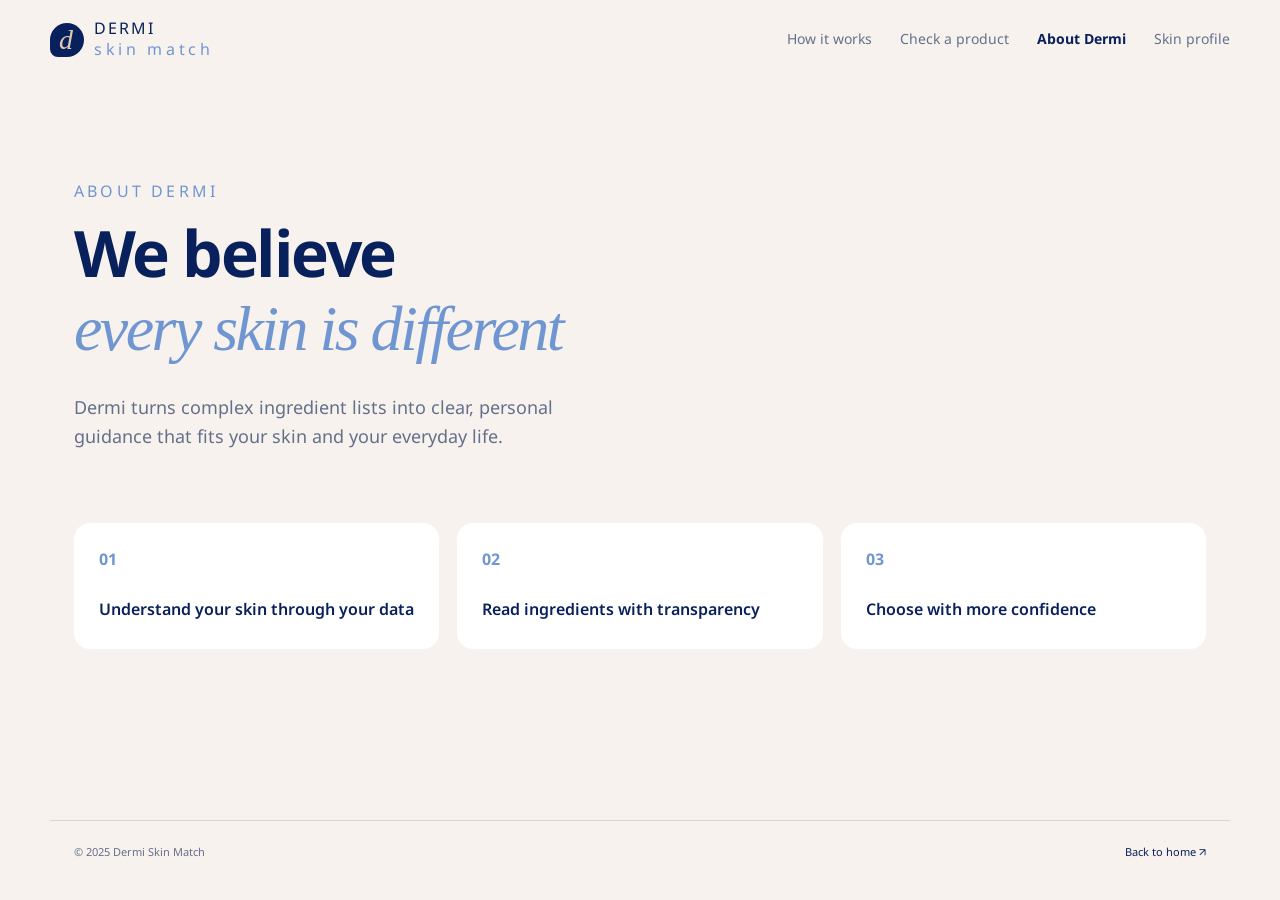
==== my-website/about.html @ 2489998a "Initial commit" ====
<!doctype html>
<html lang="en">
<head><meta charset="UTF-8" /><meta name="viewport" content="width=device-width, initial-scale=1.0" /><title>About Dermi Skin Match</title><link href="https://fonts.googleapis.com/css2?family=DM+Sans:wght@400;500;600;700&family=Noto+Sans+Thai:wght@400;500;600;700&display=swap" rel="stylesheet" /><link rel="stylesheet" href="./assets/styles.css" /></head>
<body>
  <header class="site-header"><a class="brand" href="./index.html" aria-label="Dermi Skin Match home"><span class="brand-mark">d</span><span>DERMI<span class="brand-sub">skin match</span></span></a><button class="nav-toggle" aria-expanded="false" aria-controls="main-nav" aria-label="Open menu">☰</button><nav id="main-nav" class="main-nav" aria-label="Main navigation"><a href="./index.html#how-it-works">How it works</a><a href="./index.html#checker">Check a product</a><a class="active" href="./about.html">About Dermi</a><a href="./skin-profile.html">Skin profile</a></nav></header>
  <main class="about-page section-shell"><p class="eyebrow">ABOUT DERMI</p><h1>We believe<br /><em>every skin is different</em></h1><p class="about-lede">Dermi turns complex ingredient lists into clear, personal guidance that fits your skin and your everyday life.</p><div class="about-grid"><div class="about-stat"><strong>01</strong><span>Understand your skin through your data</span></div><div class="about-stat"><strong>02</strong><span>Read ingredients with transparency</span></div><div class="about-stat"><strong>03</strong><span>Choose with more confidence</span></div></div></main>
  <footer class="site-footer section-shell"><span>© 2025 Dermi Skin Match</span><a href="./index.html">Back to home ↗</a></footer><script src="./js/main.js"></script>
</body>
</html>
---- my-website/assets/styles.css ----
:root{--dun:#dfc9b2;--vista:#7096d1;--penn:#08205b;--columbia:#d0e4ff;--isabelline:#f7f2ed;--ink:#15234a;--muted:#64708a;--white:#fff;--red:#b4424c;--green:#26775c;--radius:22px}*{box-sizing:border-box}html{scroll-behavior:smooth}body{margin:0;background:var(--isabelline);color:var(--ink);font-family:'Noto Sans Thai','DM Sans',sans-serif;line-height:1.6}body.modal-open{overflow:hidden}a{color:inherit;text-decoration:none}.site-header{height:80px;display:flex;align-items:center;justify-content:space-between;padding:0 max(24px,calc((100% - 1180px)/2));background:var(--isabelline);position:sticky;top:0;z-index:10}.brand{display:flex;gap:10px;align-items:center;color:var(--penn);font:700 22px/'DM Sans',sans-serif;letter-spacing:.12em}.brand-mark{width:34px;height:34px;border-radius:50% 50% 50% 8px;background:var(--penn);color:var(--dun);display:grid;place-items:center;font:italic 28px Georgia}.brand-sub{display:block;font:500 9px/'DM Sans',sans-serif;letter-spacing:.23em;color:var(--vista);margin-top:-5px}.main-nav{display:flex;gap:28px;align-items:center;font-size:14px;color:var(--muted)}.main-nav a.active{color:var(--penn);font-weight:700}.button{border:0;border-radius:99px;padding:13px 22px;font:600 14px inherit;cursor:pointer;transition:.2s ease;display:inline-flex;gap:14px;align-items:center;justify-content:center}.button:hover{transform:translateY(-2px)}.button-dark{background:var(--penn);color:var(--white)}.button-outline{border:1px solid var(--penn);background:transparent;color:var(--penn)}.nav-toggle{display:none;border:0;background:transparent;font-size:25px;color:var(--penn)}.section-shell{max-width:1180px;margin:0 auto;padding-left:24px;padding-right:24px}.hero{min-height:650px;display:grid;grid-template-columns:1fr 1fr;gap:50px;align-items:center;padding-top:46px;padding-bottom:80px}.eyebrow{font:700 11px/'DM Sans',sans-serif;letter-spacing:.2em;color:var(--vista);margin:0 0 16px}.eyebrow.light{color:var(--columbia)}.eyebrow-dot{display:inline-block;width:7px;height:7px;border-radius:50%;background:var(--dun);margin-right:7px}.hero h1,.section-heading h2,.checker-copy h2,.profile-panel h2,.about-page h1{font-size:clamp(43px,5vw,72px);line-height:1.12;letter-spacing:-.04em;margin:0 0 22px;color:var(--penn)}em{font-family:Georgia,serif;font-weight:400;color:var(--vista)}.hero-lede{max-width:500px;color:var(--muted);font-size:17px}.hero-actions{display:flex;gap:25px;align-items:center;margin:34px 0}.text-link{font-size:14px;color:var(--penn);border-bottom:1px solid var(--dun);padding-bottom:3px}.trust-row{display:flex;gap:20px;color:#8a7f74;font-size:11px}.hero-visual{height:510px;position:relative;overflow:hidden}.sun-disc{width:380px;height:380px;background:var(--dun);border-radius:50%;position:absolute;right:30px;top:25px;opacity:.85}.face-blob{width:285px;height:355px;border-radius:48% 48% 42% 42%;background:var(--vista);position:absolute;right:80px;top:90px;box-shadow:25px 24px 0 var(--columbia)}.face-line{position:absolute;background:var(--penn);opacity:.75;height:2px;border-radius:2px}.face-line-1{width:46px;top:145px;left:53px;transform:rotate(-7deg)}.face-line-2{width:46px;top:145px;right:53px;transform:rotate(7deg)}.face-eye{width:9px;height:9px;border-radius:50%;background:var(--penn);position:absolute;top:142px}.face-eye.left{left:76px}.face-eye.right{right:76px}.face-smile{width:45px;height:25px;border-bottom:3px solid var(--penn);border-radius:0 0 50% 50%;position:absolute;left:120px;top:197px}.floating-card{position:absolute;background:var(--white);border-radius:14px;box-shadow:0 15px 40px #08205b1a;padding:15px 18px;display:flex;gap:12px;align-items:center}.floating-card strong{display:block;color:var(--penn)}.floating-card small{display:block;color:var(--muted);font-size:11px}.card-profile{left:2px;top:175px}.card-icon{color:var(--vista);font-size:24px}.card-score{right:25px;bottom:40px;display:block}.card-score strong{font:700 31px/'DM Sans',sans-serif;color:var(--penn)}.visual-note{position:absolute;right:0;top:45px;color:var(--penn);font:italic 17px Georgia;line-height:1.25}.flow-section{padding-top:80px;padding-bottom:100px}.section-heading{display:flex;align-items:end;justify-content:space-between;gap:30px;margin-bottom:38px}.section-heading h2{font-size:46px}.section-heading>p:last-child{max-width:290px;color:var(--muted);font-size:14px}.flow-grid{display:grid;grid-template-columns:repeat(3,1fr);gap:18px}.flow-card{background:var(--white);border-radius:var(--radius);padding:28px;min-height:245px;position:relative;transition:.25s}.flow-card:hover,.active-card{background:var(--columbia);transform:translateY(-5px)}.step-number{color:var(--vista);font:700 12px/'DM Sans',sans-serif}.flow-icon{color:var(--penn);font-size:38px;line-height:1;margin:25px 0 15px}.flow-card h3{margin:0 0 5px;font-size:20px;color:var(--penn)}.flow-card p{margin:0;color:var(--muted);font-size:13px;max-width:260px}.flow-arrow{position:absolute;right:27px;bottom:24px;font-size:23px;color:var(--penn)}.checker-section{background:var(--penn);color:var(--white)}.checker-inner{display:grid;grid-template-columns:1fr 1fr;gap:80px;align-items:center;padding-top:90px;padding-bottom:90px}.checker-copy h2{color:var(--white);font-size:50px}.checker-copy em{color:var(--dun)}.checker-copy>p:not(.eyebrow){color:#c9d4ed;max-width:430px}.search-box{display:flex;background:var(--white);border-radius:12px;padding:5px;margin-top:30px;max-width:500px}.search-box span{color:var(--vista);font-size:28px;padding:5px 10px}.search-box input{border:0;outline:0;min-width:0;flex:1;font:14px inherit;color:var(--penn)}.search-box button{border:0;background:var(--vista);color:var(--white);border-radius:9px;padding:0 20px;font:600 13px inherit;cursor:pointer}.search-message{font-size:12px;color:var(--dun);min-height:20px}.search-message.success{color:var(--columbia)}.result-card{background:var(--white);color:var(--ink);border-radius:var(--radius);padding:25px;box-shadow:16px 18px 0 #7096d155;max-width:450px;justify-self:end}.result-top{display:flex;justify-content:space-between;align-items:start}.result-label{font-size:11px;color:var(--vista);letter-spacing:.08em}.result-card h3{margin:7px 0 0;font-size:19px;color:var(--penn)}.result-card small{color:var(--muted);font-size:11px}.save-button{font-size:25px;color:var(--vista)}.score-row{display:flex;align-items:center;gap:19px;border-top:1px solid #dce5f4;border-bottom:1px solid #dce5f4;padding:20px 0;margin:20px 0}.score-ring{width:77px;height:77px;border:7px solid var(--vista);border-right-color:var(--dun);border-radius:50%;display:flex;align-items:center;justify-content:center;color:var(--penn)}.score-ring strong{font:700 26px/'DM Sans',sans-serif}.score-ring span{font-size:11px}.score-title{font-size:15px;color:var(--penn)}.score-row p{font-size:12px;color:var(--muted);margin:3px 0}.ingredient-list{display:flex;gap:7px;flex-wrap:wrap}.tag{font-size:11px;padding:5px 9px;border-radius:99px}.tag.good{background:#e4f3ec;color:var(--green)}.tag.warn{background:#fff4e8;color:#9b6a30}.result-link{display:block;margin-top:22px;color:var(--penn);font-size:13px}.profile-section{padding-top:100px;padding-bottom:100px}.profile-panel{background:var(--dun);border-radius:var(--radius);padding:55px 65px;display:grid;grid-template-columns:1fr 1fr;gap:50px;align-items:center}.profile-panel h2{font-size:44px}.profile-panel>div>p:not(.eyebrow){color:#645e59;max-width:420px;font-size:14px}.profile-chips{background:#f7f2ed99;padding:28px;border-radius:16px}.chip-title{font-size:11px;color:#897c70;display:block;margin-bottom:14px}.profile-chip{background:var(--white);display:inline-block;padding:8px 13px;border-radius:99px;margin:4px;color:var(--penn);font-size:12px}.site-footer{padding-top:23px;padding-bottom:25px;border-top:1px solid #ded6ce;display:flex;justify-content:space-between;gap:15px;font-size:11px;color:var(--muted)}.site-footer a{color:var(--penn)}.modal{position:fixed;inset:0;z-index:30;display:grid;place-items:center}.modal[hidden]{display:none}.modal-backdrop{position:absolute;inset:0;background:#08205bcc}.modal-card{background:var(--isabelline);border-radius:var(--radius);padding:38px;max-width:420px;width:calc(100% - 40px);position:relative}.modal-card h2{color:var(--penn);font-size:34px;margin:0 0 8px}.modal-card>p:not(.eyebrow){color:var(--muted);font-size:14px}.modal-close{position:absolute;right:20px;top:14px;border:0;background:none;color:var(--penn);font-size:28px;cursor:pointer}.modal-card form{display:grid;gap:8px;margin-top:25px}.modal-card label{font-size:12px;color:var(--penn);font-weight:600}.modal-card input{padding:13px;border:1px solid #d7cec6;border-radius:9px;background:var(--white);font:14px inherit}.field-error{min-height:18px;color:var(--red);font-size:12px;margin:0}.about-page{padding-top:100px;padding-bottom:130px;min-height:calc(100vh - 160px)}.about-page h1{font-size:64px}.about-lede{max-width:540px;color:var(--muted);font-size:18px;margin:28px 0 70px}.about-grid{display:grid;grid-template-columns:repeat(3,1fr);gap:18px}.about-stat{background:var(--white);border-radius:16px;padding:25px;display:grid;gap:25px}.about-stat strong{color:var(--vista);font:700 14px/'DM Sans',sans-serif}.about-stat span{color:var(--penn);font-size:16px;font-weight:600}@media(max-width:800px){.site-header{height:70px}.nav-toggle{display:block}.main-nav{display:none;position:absolute;top:70px;left:0;right:0;padding:20px 24px;background:var(--isabelline);border-bottom:1px solid #ded6ce;flex-direction:column;align-items:stretch;gap:15px}.main-nav.is-open{display:flex}.hero{grid-template-columns:1fr;min-height:auto;padding-top:55px;padding-bottom:75px}.hero-visual{height:390px;order:-1}.sun-disc{width:290px;height:290px;right:10%;top:12px}.face-blob{width:220px;height:280px;right:21%;top:60px}.face-line-1{top:112px;left:40px}.face-line-2{top:112px;right:40px}.face-eye{top:109px}.face-eye.left{left:58px}.face-eye.right{right:58px}.face-smile{left:91px;top:157px}.card-profile{left:0;top:140px}.card-score{right:4px;bottom:20px}.visual-note{right:6px;top:20px}.section-heading{display:block}.section-heading>p:last-child{margin-top:15px}.flow-grid,.about-grid{grid-template-columns:1fr}.checker-inner{grid-template-columns:1fr;gap:40px;padding-top:70px;padding-bottom:70px}.checker-copy h2{font-size:42px}.result-card{justify-self:stretch}.profile-panel{grid-template-columns:1fr;padding:35px 25px;gap:30px}.profile-panel h2{font-size:38px}.site-footer{flex-wrap:wrap}.about-page h1{font-size:47px}}@media(max-width:430px){.hero h1{font-size:44px}.hero-actions{align-items:stretch;flex-direction:column;gap:15px}.button{width:100%}.trust-row{display:block}.trust-row span{display:block;margin-top:5px}.search-box button{padding:0 12px}.search-box input{font-size:12px}.result-card{padding:20px}}
:root{--modal-line:#c8bdb1}.modal-progress{display:flex;align-items:center;gap:9px;margin-bottom:25px}.modal-progress i{height:1px;background:var(--modal-line);width:35px}.modal-progress-step{font:700 10px/'DM Sans',sans-serif;color:#ad9d8f}.modal-progress-step.active{color:var(--penn)}.form-step{display:grid;gap:8px}.modal-card select{padding:13px;border:1px solid #d7cec6;border-radius:9px;background:var(--white);font:14px inherit;color:var(--ink)}.modal-card label{margin-top:4px}
:root{--sand-line:#cbb9a6}.profile-builder-page{background:var(--isabelline)}.profile-header{position:relative;border-bottom:1px solid #e4dcd5}.back-link{font-size:13px;color:var(--penn);border-bottom:1px solid var(--dun);padding-bottom:3px}.profile-builder{padding-top:68px;padding-bottom:70px;max-width:980px}.profile-intro{max-width:620px;margin-bottom:50px}.profile-intro h1{font-size:clamp(43px,6vw,68px);line-height:1.1;color:var(--penn);letter-spacing:-.04em;margin:0 0 20px}.profile-intro>p:not(.eyebrow){font-size:16px;color:var(--muted);max-width:570px}.profile-progress{position:relative;display:flex;justify-content:space-between;max-width:720px;margin:0 auto 56px;padding:0 10px}.progress-track{position:absolute;height:2px;background:var(--dun);top:22px;left:12%;right:12%;z-index:0}.progress-node{position:relative;z-index:1;border:0;background:transparent;display:grid;justify-items:center;gap:8px;color:#9a8b7c;font:inherit;cursor:pointer}.progress-node span{width:45px;height:45px;border-radius:48% 52% 51% 49%;background:#e6dbd0;border:4px solid var(--isabelline);display:grid;place-items:center;font:700 11px/'DM Sans',sans-serif;transition:.2s}.progress-node:nth-of-type(2) span{border-radius:52% 48% 47% 53%}.progress-node:nth-of-type(3) span{border-radius:49% 51% 55% 45%}.progress-node strong{font-size:12px;font-weight:600}.progress-node.active{color:var(--penn)}.progress-node.active span{background:var(--penn);color:var(--white);box-shadow:0 0 0 5px var(--isabelline)}.progress-node.complete{color:var(--vista)}.progress-node.complete span{background:var(--vista);color:var(--white);box-shadow:0 0 0 5px var(--isabelline)}.profile-step-panel{background:var(--white);border-radius:var(--radius);padding:42px 46px;box-shadow:0 18px 50px #08205b0c}.panel-heading{display:flex;justify-content:space-between;gap:30px;align-items:flex-start;border-bottom:1px solid #e8e0d9;padding-bottom:28px;margin-bottom:32px}.step-kicker{font:700 11px/'DM Sans',sans-serif;letter-spacing:.17em;color:var(--vista);margin:0 0 8px}.panel-heading h2{font-size:34px;line-height:1.15;color:var(--penn);margin:0 0 8px;letter-spacing:-.03em}.panel-heading p:not(.step-kicker){color:var(--muted);font-size:14px;margin:0;max-width:550px}.panel-badge{font:600 11px/'DM Sans',sans-serif;color:var(--penn);background:var(--columbia);border-radius:99px;padding:8px 12px;white-space:nowrap}.scan-layout{display:grid;grid-template-columns:1.05fr .95fr;gap:40px;align-items:start}.scan-stage{min-height:390px;background:var(--penn);border-radius:18px;position:relative;overflow:hidden;display:grid;place-items:center}.scan-placeholder{width:100%;height:100%;min-height:390px;display:grid;place-items:center;align-content:center;gap:12px;color:#cbd8ee}.scan-placeholder>p{font-size:12px;margin:0}.scan-frame{height:255px;width:190px;border:1px solid #d0e4ff99;border-radius:50%;position:relative;display:grid;place-items:center}.scan-frame .corner{position:absolute;width:22px;height:22px;border-color:var(--dun);border-style:solid}.corner.tl{top:-1px;left:24px;border-width:2px 0 0 2px}.corner.tr{top:-1px;right:24px;border-width:2px 2px 0 0}.corner.bl{bottom:-1px;left:24px;border-width:0 0 2px 2px}.corner.br{bottom:-1px;right:24px;border-width:0 2px 2px 0}.scan-face{height:190px;width:136px;background:#7096d1;border-radius:50% 50% 47% 53%;position:relative;box-shadow:14px 15px 0 #d0e4ff55}.scan-face i{position:absolute;width:9px;height:9px;background:var(--penn);border-radius:50%;top:78px}.scan-face i:first-child{left:36px}.scan-face i:nth-child(2){right:36px}.scan-face b{position:absolute;width:38px;height:21px;border-bottom:3px solid var(--penn);border-radius:0 0 50% 50%;top:115px;left:49px}.scan-stage video,.scan-preview{width:100%;height:100%;min-height:390px;object-fit:cover}.scan-preview{display:block}.scan-loading{position:absolute;inset:0;background:#08205be8;color:var(--white);display:grid;place-items:center;align-content:center;gap:6px}.scan-loading small{color:var(--columbia);font-size:11px}.loader-dot{width:20px;height:20px;border:3px solid var(--columbia);border-top-color:var(--dun);border-radius:50%;animation:spin 1s linear infinite;margin-bottom:8px}@keyframes spin{to{transform:rotate(360deg)}}.scan-controls{padding-top:5px}.tip-list{border-left:2px solid var(--dun);padding-left:18px;margin-bottom:29px}.tip-list p{font-size:13px;color:var(--muted);margin:0 0 12px}.tip-list span{font:700 10px/'DM Sans',sans-serif;color:var(--vista);margin-right:8px}.scan-actions{display:flex;gap:10px;flex-wrap:wrap}.scan-actions .button,.upload-button{font:600 13px inherit;padding:12px 17px;border-radius:99px;cursor:pointer}.upload-button{border:1px solid var(--penn);color:var(--penn);display:inline-flex;align-items:center;gap:10px}.inline-message{font-size:12px;color:var(--green);min-height:20px;margin:14px 0}.inline-message.error,.form-error{color:var(--red)}.scan-review{padding:15px;background:var(--isabelline);border-radius:12px}.scan-review strong{font-size:13px;color:var(--penn)}.scan-review p{font-size:12px;color:var(--muted);margin:4px 0}.text-button{background:transparent;border:0;color:var(--penn);font:600 13px inherit;cursor:pointer;padding:5px 0}.safety-note{font-size:11px;color:#887b6e;margin:25px 0 0}.question-grid{display:grid;grid-template-columns:1fr 1fr;gap:30px 24px}.question-group{border:0;padding:0;margin:0;min-width:0}.question-group.full{grid-column:1 / -1}.question-group legend{font-size:14px;font-weight:700;color:var(--penn);margin-bottom:12px}.field-hint{font-size:12px;color:var(--muted);margin:-6px 0 12px}.option-grid{display:flex;flex-wrap:wrap;gap:8px}.option-grid button,.chip-list button,.reaction-list button{border:1px solid #ded5cc;background:var(--isabelline);color:var(--ink);border-radius:11px;padding:11px 13px;font:500 12px inherit;cursor:pointer;transition:.2s}.option-grid button:hover,.chip-list button:hover,.reaction-list button:hover{border-color:var(--vista)}.option-grid button.selected,.chip-list button.selected,.reaction-list button.selected{background:var(--columbia);border-color:var(--vista);color:var(--penn);font-weight:700}.question-group select{width:100%;border:1px solid #ded5cc;border-radius:10px;background:var(--isabelline);padding:12px 13px;color:var(--ink);font:13px inherit}.form-error{font-size:12px;min-height:18px;margin:20px 0 0}.allergy-layout{display:grid;grid-template-columns:1fr 1fr;gap:32px}.chip-list{display:flex;flex-wrap:wrap;gap:8px}.custom-entry{display:flex;gap:10px;align-items:center;margin-top:15px}.custom-entry input,.product-fields input,.product-allergy-box textarea{border:1px solid #ded5cc;border-radius:9px;background:var(--isabelline);padding:11px 12px;color:var(--ink);font:13px inherit;width:100%}.custom-entry .text-button{white-space:nowrap}.added-list{display:flex;flex-wrap:wrap;gap:7px;margin-top:12px}.added-chip{background:var(--penn);color:var(--white);border-radius:99px;padding:6px 10px;font-size:11px}.added-chip button{border:0;background:none;color:var(--dun);cursor:pointer;font-size:15px;margin-left:4px}.product-allergy-box{background:var(--isabelline);padding:24px;border-radius:16px}.product-fields{display:grid;grid-template-columns:1fr 1fr;gap:9px;margin-bottom:12px}.reaction-list{display:flex;flex-wrap:wrap;gap:7px;margin-bottom:12px}.reaction-list button{padding:8px 10px;font-size:11px}.product-allergy-box textarea{resize:vertical;margin-bottom:12px}.product-list{display:grid;gap:8px;margin-top:16px}.product-allergy-card{background:var(--white);border:1px solid #e1d8d0;border-radius:10px;padding:12px;display:grid;grid-template-columns:1fr auto;gap:6px;position:relative}.product-allergy-card strong,.product-allergy-card small{display:block}.product-allergy-card strong{font-size:13px;color:var(--penn)}.product-allergy-card small,.product-reactions{font-size:11px;color:var(--muted)}.product-reactions{grid-column:1 / -1}.product-allergy-card>button{border:0;background:transparent;color:var(--red);font-size:20px;cursor:pointer;position:absolute;right:7px;top:6px}.profile-actions{display:flex;align-items:center;justify-content:space-between;padding:27px 3px 0}.profile-actions #continue-step{margin-left:auto;margin-right:20px}.profile-actions button:disabled{opacity:.4;cursor:not-allowed}.summary-panel{background:var(--columbia)}.completion-mark{width:42px;height:42px;border-radius:50%;background:var(--vista);color:var(--white);display:grid;place-items:center;font-size:22px}.summary-grid{display:grid;grid-template-columns:1fr 1fr;gap:12px}.summary-card{display:flex;align-items:center;justify-content:space-between;background:var(--white);border-radius:11px;padding:15px;gap:12px}.summary-card span{display:block;color:var(--vista);font:700 10px/'DM Sans',sans-serif;text-transform:uppercase;letter-spacing:.08em}.summary-card strong{display:block;color:var(--penn);font-size:13px;margin-top:4px}.summary-card button{border:0;background:transparent;color:var(--penn);font:600 11px inherit;cursor:pointer}.summary-actions{display:flex;gap:12px;margin-top:25px}.save-message{font-size:12px;color:var(--green);min-height:18px}
@media(max-width:800px){.profile-builder{padding-top:45px}.profile-intro{margin-bottom:35px}.profile-progress{margin-bottom:35px;padding:0}.progress-node strong{font-size:10px}.progress-track{left:9%;right:9%}.profile-step-panel{padding:28px 22px}.panel-heading{display:block}.panel-badge{display:inline-block;margin-top:16px}.scan-layout,.allergy-layout{grid-template-columns:1fr}.scan-stage,.scan-placeholder,.scan-stage video,.scan-preview{min-height:330px}.question-grid{grid-template-columns:1fr;gap:25px}.question-group.full{grid-column:auto}.summary-grid{grid-template-columns:1fr}.profile-actions{position:sticky;bottom:0;background:var(--isabelline);margin:0 -24px;padding:16px 24px;z-index:3}.profile-actions #continue-step{margin-right:0}.profile-actions #save-exit{display:none}.product-fields{grid-template-columns:1fr}.summary-actions{flex-direction:column}.summary-actions .button{width:100%}}@media(max-width:430px){.profile-header{padding:0 16px}.brand{font-size:18px}.back-link{font-size:11px}.progress-node span{width:38px;height:38px}.progress-track{top:19px}.profile-progress{margin-left:-5px;margin-right:-5px}.panel-heading h2{font-size:28px}.scan-actions>*{flex:1;text-align:center}.profile-actions .text-button{font-size:12px}.profile-actions #continue-step{padding-left:16px;padding-right:16px}}
:root{--seamless-hover:#eef4fc}.profile-builder-page .option-grid button,.profile-builder-page .chip-list button,.profile-builder-page .reaction-list button{border-color:transparent;background:transparent}.profile-builder-page .option-grid button:hover,.profile-builder-page .chip-list button:hover,.profile-builder-page .reaction-list button:hover{background:var(--seamless-hover);border-color:transparent}.profile-builder-page .option-grid button.selected,.profile-builder-page .chip-list button.selected,.profile-builder-page .reaction-list button.selected{background:var(--columbia);border-color:var(--vista);box-shadow:0 0 0 2px #d0e4ff}.profile-header .main-nav{margin-left:auto}.profile-header .nav-toggle{margin-left:auto}
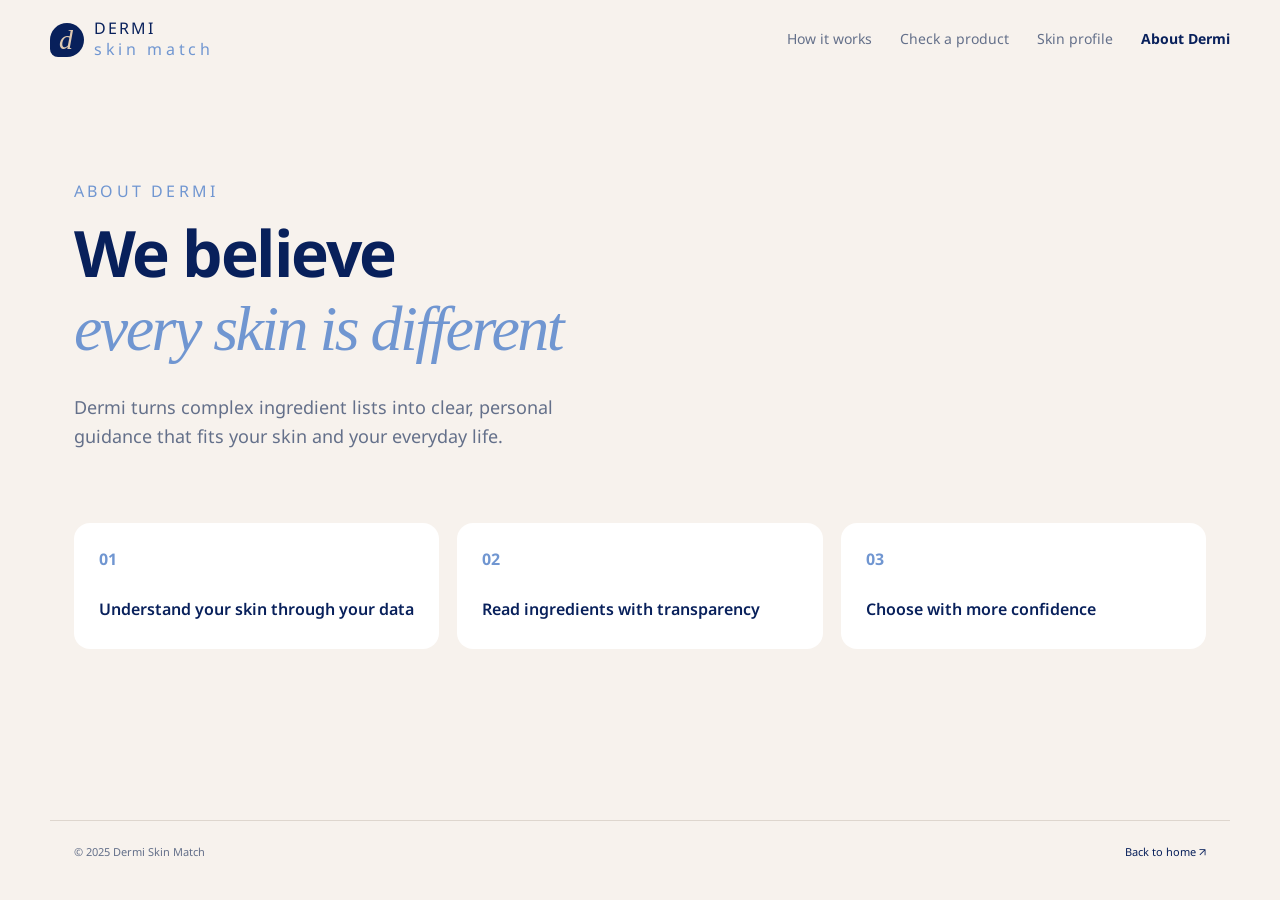
==== commit 2dc1e72c: "add more pages and product list" ====
--- a/my-website/about.html
+++ b/my-website/about.html
@@ -2,7 +2,7 @@
 <html lang="en">
 <head><meta charset="UTF-8" /><meta name="viewport" content="width=device-width, initial-scale=1.0" /><title>About Dermi Skin Match</title><link href="https://fonts.googleapis.com/css2?family=DM+Sans:wght@400;500;600;700&family=Noto+Sans+Thai:wght@400;500;600;700&display=swap" rel="stylesheet" /><link rel="stylesheet" href="./assets/styles.css" /></head>
 <body>
-  <header class="site-header"><a class="brand" href="./index.html" aria-label="Dermi Skin Match home"><span class="brand-mark">d</span><span>DERMI<span class="brand-sub">skin match</span></span></a><button class="nav-toggle" aria-expanded="false" aria-controls="main-nav" aria-label="Open menu">☰</button><nav id="main-nav" class="main-nav" aria-label="Main navigation"><a href="./index.html#how-it-works">How it works</a><a href="./index.html#checker">Check a product</a><a class="active" href="./about.html">About Dermi</a><a href="./skin-profile.html">Skin profile</a></nav></header>
+  <header class="site-header"><a class="brand" href="./index.html" aria-label="Dermi Skin Match home"><span class="brand-mark">d</span><span>DERMI<span class="brand-sub">skin match</span></span></a><button class="nav-toggle" aria-expanded="false" aria-controls="main-nav" aria-label="Open menu">☰</button><nav id="main-nav" class="main-nav" aria-label="Main navigation"><a href="./index.html#how-it-works">How it works</a><a href="./product-search.html">Check a product</a><a href="./profile.html">Skin profile</a><a class="active" href="./about.html">About Dermi</a></nav></header>
   <main class="about-page section-shell"><p class="eyebrow">ABOUT DERMI</p><h1>We believe<br /><em>every skin is different</em></h1><p class="about-lede">Dermi turns complex ingredient lists into clear, personal guidance that fits your skin and your everyday life.</p><div class="about-grid"><div class="about-stat"><strong>01</strong><span>Understand your skin through your data</span></div><div class="about-stat"><strong>02</strong><span>Read ingredients with transparency</span></div><div class="about-stat"><strong>03</strong><span>Choose with more confidence</span></div></div></main>
   <footer class="site-footer section-shell"><span>© 2025 Dermi Skin Match</span><a href="./index.html">Back to home ↗</a></footer><script src="./js/main.js"></script>
 </body>
--- a/my-website/assets/styles.css
+++ b/my-website/assets/styles.css
@@ -3,3 +3,6 @@
 :root{--sand-line:#cbb9a6}.profile-builder-page{background:var(--isabelline)}.profile-header{position:relative;border-bottom:1px solid #e4dcd5}.back-link{font-size:13px;color:var(--penn);border-bottom:1px solid var(--dun);padding-bottom:3px}.profile-builder{padding-top:68px;padding-bottom:70px;max-width:980px}.profile-intro{max-width:620px;margin-bottom:50px}.profile-intro h1{font-size:clamp(43px,6vw,68px);line-height:1.1;color:var(--penn);letter-spacing:-.04em;margin:0 0 20px}.profile-intro>p:not(.eyebrow){font-size:16px;color:var(--muted);max-width:570px}.profile-progress{position:relative;display:flex;justify-content:space-between;max-width:720px;margin:0 auto 56px;padding:0 10px}.progress-track{position:absolute;height:2px;background:var(--dun);top:22px;left:12%;right:12%;z-index:0}.progress-node{position:relative;z-index:1;border:0;background:transparent;display:grid;justify-items:center;gap:8px;color:#9a8b7c;font:inherit;cursor:pointer}.progress-node span{width:45px;height:45px;border-radius:48% 52% 51% 49%;background:#e6dbd0;border:4px solid var(--isabelline);display:grid;place-items:center;font:700 11px/'DM Sans',sans-serif;transition:.2s}.progress-node:nth-of-type(2) span{border-radius:52% 48% 47% 53%}.progress-node:nth-of-type(3) span{border-radius:49% 51% 55% 45%}.progress-node strong{font-size:12px;font-weight:600}.progress-node.active{color:var(--penn)}.progress-node.active span{background:var(--penn);color:var(--white);box-shadow:0 0 0 5px var(--isabelline)}.progress-node.complete{color:var(--vista)}.progress-node.complete span{background:var(--vista);color:var(--white);box-shadow:0 0 0 5px var(--isabelline)}.profile-step-panel{background:var(--white);border-radius:var(--radius);padding:42px 46px;box-shadow:0 18px 50px #08205b0c}.panel-heading{display:flex;justify-content:space-between;gap:30px;align-items:flex-start;border-bottom:1px solid #e8e0d9;padding-bottom:28px;margin-bottom:32px}.step-kicker{font:700 11px/'DM Sans',sans-serif;letter-spacing:.17em;color:var(--vista);margin:0 0 8px}.panel-heading h2{font-size:34px;line-height:1.15;color:var(--penn);margin:0 0 8px;letter-spacing:-.03em}.panel-heading p:not(.step-kicker){color:var(--muted);font-size:14px;margin:0;max-width:550px}.panel-badge{font:600 11px/'DM Sans',sans-serif;color:var(--penn);background:var(--columbia);border-radius:99px;padding:8px 12px;white-space:nowrap}.scan-layout{display:grid;grid-template-columns:1.05fr .95fr;gap:40px;align-items:start}.scan-stage{min-height:390px;background:var(--penn);border-radius:18px;position:relative;overflow:hidden;display:grid;place-items:center}.scan-placeholder{width:100%;height:100%;min-height:390px;display:grid;place-items:center;align-content:center;gap:12px;color:#cbd8ee}.scan-placeholder>p{font-size:12px;margin:0}.scan-frame{height:255px;width:190px;border:1px solid #d0e4ff99;border-radius:50%;position:relative;display:grid;place-items:center}.scan-frame .corner{position:absolute;width:22px;height:22px;border-color:var(--dun);border-style:solid}.corner.tl{top:-1px;left:24px;border-width:2px 0 0 2px}.corner.tr{top:-1px;right:24px;border-width:2px 2px 0 0}.corner.bl{bottom:-1px;left:24px;border-width:0 0 2px 2px}.corner.br{bottom:-1px;right:24px;border-width:0 2px 2px 0}.scan-face{height:190px;width:136px;background:#7096d1;border-radius:50% 50% 47% 53%;position:relative;box-shadow:14px 15px 0 #d0e4ff55}.scan-face i{position:absolute;width:9px;height:9px;background:var(--penn);border-radius:50%;top:78px}.scan-face i:first-child{left:36px}.scan-face i:nth-child(2){right:36px}.scan-face b{position:absolute;width:38px;height:21px;border-bottom:3px solid var(--penn);border-radius:0 0 50% 50%;top:115px;left:49px}.scan-stage video,.scan-preview{width:100%;height:100%;min-height:390px;object-fit:cover}.scan-preview{display:block}.scan-loading{position:absolute;inset:0;background:#08205be8;color:var(--white);display:grid;place-items:center;align-content:center;gap:6px}.scan-loading small{color:var(--columbia);font-size:11px}.loader-dot{width:20px;height:20px;border:3px solid var(--columbia);border-top-color:var(--dun);border-radius:50%;animation:spin 1s linear infinite;margin-bottom:8px}@keyframes spin{to{transform:rotate(360deg)}}.scan-controls{padding-top:5px}.tip-list{border-left:2px solid var(--dun);padding-left:18px;margin-bottom:29px}.tip-list p{font-size:13px;color:var(--muted);margin:0 0 12px}.tip-list span{font:700 10px/'DM Sans',sans-serif;color:var(--vista);margin-right:8px}.scan-actions{display:flex;gap:10px;flex-wrap:wrap}.scan-actions .button,.upload-button{font:600 13px inherit;padding:12px 17px;border-radius:99px;cursor:pointer}.upload-button{border:1px solid var(--penn);color:var(--penn);display:inline-flex;align-items:center;gap:10px}.inline-message{font-size:12px;color:var(--green);min-height:20px;margin:14px 0}.inline-message.error,.form-error{color:var(--red)}.scan-review{padding:15px;background:var(--isabelline);border-radius:12px}.scan-review strong{font-size:13px;color:var(--penn)}.scan-review p{font-size:12px;color:var(--muted);margin:4px 0}.text-button{background:transparent;border:0;color:var(--penn);font:600 13px inherit;cursor:pointer;padding:5px 0}.safety-note{font-size:11px;color:#887b6e;margin:25px 0 0}.question-grid{display:grid;grid-template-columns:1fr 1fr;gap:30px 24px}.question-group{border:0;padding:0;margin:0;min-width:0}.question-group.full{grid-column:1 / -1}.question-group legend{font-size:14px;font-weight:700;color:var(--penn);margin-bottom:12px}.field-hint{font-size:12px;color:var(--muted);margin:-6px 0 12px}.option-grid{display:flex;flex-wrap:wrap;gap:8px}.option-grid button,.chip-list button,.reaction-list button{border:1px solid #ded5cc;background:var(--isabelline);color:var(--ink);border-radius:11px;padding:11px 13px;font:500 12px inherit;cursor:pointer;transition:.2s}.option-grid button:hover,.chip-list button:hover,.reaction-list button:hover{border-color:var(--vista)}.option-grid button.selected,.chip-list button.selected,.reaction-list button.selected{background:var(--columbia);border-color:var(--vista);color:var(--penn);font-weight:700}.question-group select{width:100%;border:1px solid #ded5cc;border-radius:10px;background:var(--isabelline);padding:12px 13px;color:var(--ink);font:13px inherit}.form-error{font-size:12px;min-height:18px;margin:20px 0 0}.allergy-layout{display:grid;grid-template-columns:1fr 1fr;gap:32px}.chip-list{display:flex;flex-wrap:wrap;gap:8px}.custom-entry{display:flex;gap:10px;align-items:center;margin-top:15px}.custom-entry input,.product-fields input,.product-allergy-box textarea{border:1px solid #ded5cc;border-radius:9px;background:var(--isabelline);padding:11px 12px;color:var(--ink);font:13px inherit;width:100%}.custom-entry .text-button{white-space:nowrap}.added-list{display:flex;flex-wrap:wrap;gap:7px;margin-top:12px}.added-chip{background:var(--penn);color:var(--white);border-radius:99px;padding:6px 10px;font-size:11px}.added-chip button{border:0;background:none;color:var(--dun);cursor:pointer;font-size:15px;margin-left:4px}.product-allergy-box{background:var(--isabelline);padding:24px;border-radius:16px}.product-fields{display:grid;grid-template-columns:1fr 1fr;gap:9px;margin-bottom:12px}.reaction-list{display:flex;flex-wrap:wrap;gap:7px;margin-bottom:12px}.reaction-list button{padding:8px 10px;font-size:11px}.product-allergy-box textarea{resize:vertical;margin-bottom:12px}.product-list{display:grid;gap:8px;margin-top:16px}.product-allergy-card{background:var(--white);border:1px solid #e1d8d0;border-radius:10px;padding:12px;display:grid;grid-template-columns:1fr auto;gap:6px;position:relative}.product-allergy-card strong,.product-allergy-card small{display:block}.product-allergy-card strong{font-size:13px;color:var(--penn)}.product-allergy-card small,.product-reactions{font-size:11px;color:var(--muted)}.product-reactions{grid-column:1 / -1}.product-allergy-card>button{border:0;background:transparent;color:var(--red);font-size:20px;cursor:pointer;position:absolute;right:7px;top:6px}.profile-actions{display:flex;align-items:center;justify-content:space-between;padding:27px 3px 0}.profile-actions #continue-step{margin-left:auto;margin-right:20px}.profile-actions button:disabled{opacity:.4;cursor:not-allowed}.summary-panel{background:var(--columbia)}.completion-mark{width:42px;height:42px;border-radius:50%;background:var(--vista);color:var(--white);display:grid;place-items:center;font-size:22px}.summary-grid{display:grid;grid-template-columns:1fr 1fr;gap:12px}.summary-card{display:flex;align-items:center;justify-content:space-between;background:var(--white);border-radius:11px;padding:15px;gap:12px}.summary-card span{display:block;color:var(--vista);font:700 10px/'DM Sans',sans-serif;text-transform:uppercase;letter-spacing:.08em}.summary-card strong{display:block;color:var(--penn);font-size:13px;margin-top:4px}.summary-card button{border:0;background:transparent;color:var(--penn);font:600 11px inherit;cursor:pointer}.summary-actions{display:flex;gap:12px;margin-top:25px}.save-message{font-size:12px;color:var(--green);min-height:18px}
 @media(max-width:800px){.profile-builder{padding-top:45px}.profile-intro{margin-bottom:35px}.profile-progress{margin-bottom:35px;padding:0}.progress-node strong{font-size:10px}.progress-track{left:9%;right:9%}.profile-step-panel{padding:28px 22px}.panel-heading{display:block}.panel-badge{display:inline-block;margin-top:16px}.scan-layout,.allergy-layout{grid-template-columns:1fr}.scan-stage,.scan-placeholder,.scan-stage video,.scan-preview{min-height:330px}.question-grid{grid-template-columns:1fr;gap:25px}.question-group.full{grid-column:auto}.summary-grid{grid-template-columns:1fr}.profile-actions{position:sticky;bottom:0;background:var(--isabelline);margin:0 -24px;padding:16px 24px;z-index:3}.profile-actions #continue-step{margin-right:0}.profile-actions #save-exit{display:none}.product-fields{grid-template-columns:1fr}.summary-actions{flex-direction:column}.summary-actions .button{width:100%}}@media(max-width:430px){.profile-header{padding:0 16px}.brand{font-size:18px}.back-link{font-size:11px}.progress-node span{width:38px;height:38px}.progress-track{top:19px}.profile-progress{margin-left:-5px;margin-right:-5px}.panel-heading h2{font-size:28px}.scan-actions>*{flex:1;text-align:center}.profile-actions .text-button{font-size:12px}.profile-actions #continue-step{padding-left:16px;padding-right:16px}}
 :root{--seamless-hover:#eef4fc}.profile-builder-page .option-grid button,.profile-builder-page .chip-list button,.profile-builder-page .reaction-list button{border-color:transparent;background:transparent}.profile-builder-page .option-grid button:hover,.profile-builder-page .chip-list button:hover,.profile-builder-page .reaction-list button:hover{background:var(--seamless-hover);border-color:transparent}.profile-builder-page .option-grid button.selected,.profile-builder-page .chip-list button.selected,.profile-builder-page .reaction-list button.selected{background:var(--columbia);border-color:var(--vista);box-shadow:0 0 0 2px #d0e4ff}.profile-header .main-nav{margin-left:auto}.profile-header .nav-toggle{margin-left:auto}
+:root{--dashboard-line:#e5ddd5}.profile-dashboard-page{background:var(--isabelline)}.profile-dashboard{padding-top:68px;padding-bottom:90px}.dashboard-heading{display:flex;justify-content:space-between;align-items:end;gap:30px;margin-bottom:22px}.dashboard-heading h1{font-size:clamp(42px,5vw,68px);line-height:1.08;color:var(--penn);letter-spacing:-.04em;margin:0 0 12px}.dashboard-heading p:not(.eyebrow){color:var(--muted);margin:0;font-size:15px}.dashboard-heading-actions{display:flex;align-items:center;gap:14px}.profile-mode-badge,.status-pill{display:inline-flex;align-items:center;border-radius:99px;padding:8px 12px;font:600 11px/'DM Sans',sans-serif;background:var(--columbia);color:var(--penn);white-space:nowrap}.profile-notice{display:flex;align-items:center;gap:12px;background:var(--white);border-left:3px solid var(--vista);padding:13px 16px;border-radius:9px;margin-bottom:26px;color:var(--muted);font-size:12px}.profile-notice strong{color:var(--penn);font-size:13px}.profile-notice span{margin-left:auto}.profile-hero-card{background:var(--dun);border-radius:var(--radius);padding:30px 34px;display:flex;justify-content:space-between;gap:30px;align-items:center;margin-bottom:18px}.profile-score{display:flex;align-items:center;gap:22px}.profile-score-ring{width:100px;height:100px;border-radius:50%;border:8px solid var(--vista);border-right-color:var(--penn);display:grid;place-items:center;align-content:center;color:var(--penn)}.profile-score-ring strong{font:700 25px/'DM Sans',sans-serif}.profile-score-ring small{font-size:10px}.profile-score h2{color:var(--penn);font-size:32px;margin:0 0 8px}.profile-privacy{display:flex;gap:10px;align-items:center;max-width:275px}.profile-privacy>span{font-size:25px;color:var(--penn)}.profile-privacy strong,.profile-privacy small{display:block}.profile-privacy strong{font-size:12px;color:var(--penn)}.profile-privacy small{font-size:11px;color:#6d6259}.dashboard-grid{display:grid;grid-template-columns:1fr 1fr;gap:18px;margin-bottom:18px}.dashboard-card{background:var(--white);border-radius:var(--radius);padding:27px}.card-heading{display:flex;justify-content:space-between;align-items:start;gap:15px;margin-bottom:20px}.card-kicker{font:700 10px/'DM Sans',sans-serif;letter-spacing:.16em;color:var(--vista)}.dashboard-card h3{font-size:21px;color:var(--penn);margin:4px 0 0}.section-edit{border:0;background:transparent;color:var(--penn);font:600 12px inherit;cursor:pointer;border-bottom:1px solid var(--dun);padding:0 0 3px}.status-pill.good{background:#e4f3ec;color:var(--green)}.status-pill.warning{background:#fff4e8;color:#9b6a30}.snapshot-visual{height:160px;background:var(--penn);border-radius:14px;display:grid;place-items:center;margin-bottom:17px;overflow:hidden}.snapshot-visual.has-image img{width:100%;height:100%;object-fit:cover}.snapshot-face{height:125px;width:92px;background:var(--vista);border-radius:50% 50% 48% 52%;position:relative;box-shadow:9px 9px 0 #d0e4ff55}.snapshot-face i{position:absolute;width:7px;height:7px;border-radius:50%;background:var(--penn);top:52px}.snapshot-face i:first-child{left:25px}.snapshot-face i:nth-child(2){right:25px}.snapshot-face b{position:absolute;width:27px;height:15px;border-bottom:2px solid var(--penn);border-radius:0 0 50% 50%;left:33px;top:78px}.answer-row{display:flex;justify-content:space-between;gap:20px;border-bottom:1px solid var(--dashboard-line);padding:11px 0;font-size:12px}.answer-row span{color:var(--muted)}.answer-row strong{color:var(--penn);text-align:right}.card-disclaimer,.section-helper{color:var(--muted);font-size:11px;margin:15px 0 0}.profile-chip-row{display:flex;flex-wrap:wrap;gap:7px}.profile-chip{background:var(--white);border-radius:99px;padding:7px 11px;color:var(--penn);font-size:11px;display:inline-block}.profile-hero-card .profile-chip{background:#f7f2edaa}.not-provided{font-size:12px;color:#9b8d80}.allergy-chips .profile-chip{background:var(--columbia)}.empty-state{background:var(--isabelline);border-radius:10px;padding:18px;color:var(--muted);font-size:12px}.past-product-list{display:grid;gap:8px}.past-product-item{display:flex;justify-content:space-between;align-items:center;gap:15px;background:var(--isabelline);border-radius:10px;padding:12px}.past-product-item strong,.past-product-item small{display:block}.past-product-item strong{font-size:13px;color:var(--penn)}.past-product-item small,.past-product-item>span{color:var(--muted);font-size:11px}.profile-readiness{margin-top:18px}.readiness-card{background:var(--penn);border-radius:var(--radius);padding:29px 34px;color:var(--white);display:flex;justify-content:space-between;align-items:center;gap:25px}.readiness-card h2{font-size:25px;margin:5px 0;color:var(--white)}.readiness-card p{color:#cbd8ee;font-size:13px;margin:0}.readiness-actions{display:flex;gap:10px;flex-wrap:wrap}.readiness-card .button-outline{color:var(--white);border-color:var(--columbia)}.profile-edit-panel{background:var(--white);border:2px solid var(--vista);border-radius:var(--radius);padding:32px;margin-bottom:18px}.edit-panel-heading{display:flex;justify-content:space-between;gap:20px;align-items:start;border-bottom:1px solid var(--dashboard-line);padding-bottom:22px;margin-bottom:25px}.edit-panel-heading h2{font-size:27px;color:var(--penn);margin:4px 0}.edit-panel-heading p{font-size:12px;color:var(--muted);margin:0}.edit-panel-heading>div:last-child{display:flex;align-items:center;gap:15px}.edit-grid{display:grid;grid-template-columns:1fr 1fr;gap:24px}.edit-grid fieldset,.edit-allergy-box{border:0;margin:0;padding:0}.edit-grid legend,.edit-allergy-box h3{font-size:13px;font-weight:700;color:var(--penn);margin-bottom:10px}.edit-choice-grid{display:flex;flex-wrap:wrap;gap:7px}.edit-choice{border:1px solid transparent;background:transparent;border-radius:99px;padding:8px 11px;color:var(--ink);font:500 11px inherit;cursor:pointer}.edit-choice:hover{background:#eef4fc}.edit-choice.selected{background:var(--columbia);border-color:var(--vista);color:var(--penn);font-weight:700}.edit-grid select,.edit-grid textarea,.edit-allergy-box input,.edit-allergy-box textarea{width:100%;border:1px solid var(--dashboard-line);border-radius:9px;padding:11px;background:var(--isabelline);color:var(--ink);font:13px inherit}.edit-allergy-grid{display:grid;grid-template-columns:1fr 1fr;gap:25px;border-top:1px solid var(--dashboard-line);margin-top:28px;padding-top:28px}.edit-allergy-box{background:var(--isabelline);border-radius:14px;padding:20px}.edit-allergy-box .card-heading{margin-bottom:13px}.inline-add,.product-edit-fields{display:flex;gap:8px;margin-top:12px}.inline-add input,.product-edit-fields input{flex:1}.edit-list{display:flex;flex-wrap:wrap;gap:7px;margin-top:12px}.added-chip{background:var(--penn);color:var(--white);border-radius:99px;padding:6px 9px;font-size:11px}.added-chip button{border:0;background:transparent;color:var(--dun);cursor:pointer;font-size:15px}.reaction-edit-grid{margin:12px 0}.past-product-edit-list{display:grid}.past-product-edit-list .past-product-item{width:100%;position:relative}.past-product-edit-list .past-product-item>button{border:0;background:transparent;color:var(--red);font-size:18px;cursor:pointer}.profile-dashboard-page .nav-toggle{display:none}
+@media(max-width:800px){.profile-dashboard{padding-top:45px}.dashboard-heading{display:block}.dashboard-heading-actions{margin-top:20px;justify-content:space-between}.profile-notice{display:block}.profile-notice span{display:block;margin:4px 0 0}.profile-hero-card{display:block;padding:25px}.profile-privacy{margin-top:22px;max-width:none}.dashboard-grid,.edit-grid,.edit-allergy-grid{grid-template-columns:1fr}.readiness-card{display:block}.readiness-actions{margin-top:20px}.profile-edit-panel{padding:24px 20px}.edit-panel-heading{display:block}.edit-panel-heading>div:last-child{margin-top:17px}.profile-dashboard-page .nav-toggle{display:block}.profile-dashboard-page .main-nav{display:none;position:absolute;top:70px;left:0;right:0;padding:20px 24px;background:var(--isabelline);border-bottom:1px solid var(--dashboard-line);flex-direction:column;align-items:stretch;gap:15px}.profile-dashboard-page .main-nav.is-open{display:flex}}
+:root{--product-border:#e5ddd5}.product-search-page,.product-detail-page{background:var(--isabelline)}.product-search,.product-detail{padding-top:60px;padding-bottom:90px}.product-search-heading{display:flex;justify-content:space-between;align-items:end;gap:30px;margin-bottom:36px}.product-search-heading h1{font-size:clamp(42px,5vw,66px);line-height:1.08;color:var(--penn);letter-spacing:-.04em;margin:0 0 14px}.product-search-heading p:not(.eyebrow){color:var(--muted);margin:0}.product-filter-bar{background:var(--white);border-radius:18px;padding:14px;box-shadow:0 12px 30px #08205b0b}.product-search-input{display:flex;align-items:center;border:1px solid var(--product-border);border-radius:11px;padding:4px 5px 4px 12px}.product-search-input span{font-size:27px;color:var(--vista);margin-right:8px}.product-search-input input{border:0;outline:0;flex:1;min-width:0;font:14px inherit;color:var(--penn);background:transparent}.product-search-input button{border:0;background:var(--penn);color:var(--white);border-radius:8px;padding:11px 20px;font:600 13px inherit;cursor:pointer}.filter-toggle{display:none}.filter-fields{display:flex;gap:10px;align-items:end;flex-wrap:wrap;padding-top:13px}.filter-fields label{display:grid;gap:5px;color:var(--muted);font-size:11px;flex:1;min-width:130px}.filter-fields select,.filter-fields input[type=number]{border:1px solid var(--product-border);border-radius:8px;background:var(--isabelline);padding:10px;color:var(--ink);font:12px inherit}.check-filter{display:flex!important;align-items:center;gap:8px;flex-direction:row;min-width:190px!important;padding-bottom:10px}.check-filter input{accent-color:var(--penn)}.search-toolbar{display:flex;justify-content:space-between;align-items:center;margin:28px 0 16px}.search-toolbar p{color:var(--muted);font-size:12px;margin:0}.search-toolbar select{border:1px solid var(--product-border);border-radius:8px;background:var(--white);padding:9px;color:var(--penn);font:12px inherit}.product-result-grid{display:grid;grid-template-columns:repeat(3,1fr);gap:18px}.product-card{background:var(--white);border-radius:18px;overflow:hidden;transition:transform .2s,box-shadow .2s}.product-card:hover{transform:translateY(-4px);box-shadow:0 16px 35px #08205b15}.product-card-image{height:185px;background:var(--columbia);display:block}.product-card-image img{width:100%;height:100%;object-fit:cover}.product-card-body{padding:18px}.product-card-top{display:flex;justify-content:space-between;gap:10px;align-items:center}.product-card h2{font-size:18px;line-height:1.2;margin:8px 0;color:var(--penn)}.product-card h2 a{color:inherit}.product-card p{color:var(--muted);font-size:12px;min-height:40px;margin:0 0 14px}.product-status{font:600 10px/'DM Sans',sans-serif;padding:6px 8px;border-radius:99px;white-space:nowrap}.product-status.good{background:#e4f3ec;color:var(--green)}.product-status.review{background:#fff4e8;color:#9b6a30}.product-status.danger{background:#fbe8e8;color:var(--red)}.product-status.neutral{background:var(--columbia);color:var(--penn)}.product-blobs{display:flex;flex-wrap:wrap;gap:6px}.product-blob{background:var(--penn);color:var(--white);border-radius:99px;padding:5px 8px;font-size:10px}.product-blob.soft{background:var(--columbia);color:var(--penn)}.product-blob.safe{background:#e4f3ec;color:var(--green)}.product-blob.danger{background:#fbe8e8;color:var(--red)}.product-card-footer{display:flex;justify-content:space-between;align-items:end;gap:10px;border-top:1px solid var(--product-border);margin-top:16px;padding-top:13px}.product-card-footer strong{color:var(--penn);font:700 17px/'DM Sans',sans-serif}.review-placeholder{color:var(--muted);font-size:10px;text-align:right}.product-empty{text-align:center;background:var(--white);border-radius:18px;padding:50px 25px;color:var(--muted);margin-top:25px}.product-empty h1,.product-empty h2{color:var(--penn)}.empty-icon{font-size:48px;color:var(--vista)}.back-link{display:inline-block;color:var(--penn);font-size:13px;border-bottom:1px solid var(--dun);margin-bottom:25px}.product-loading{color:var(--muted);padding:50px 0}.product-breadcrumb{display:flex;gap:9px;color:var(--muted);font-size:12px;margin-bottom:22px}.product-breadcrumb a{color:var(--penn)}.product-detail-hero{display:grid;grid-template-columns:1fr 1.15fr;gap:50px;align-items:center}.product-detail-image{background:var(--columbia);border-radius:22px;overflow:hidden;max-height:460px}.product-detail-image img{width:100%;display:block;aspect-ratio:1/1;object-fit:cover}.product-detail-copy .card-kicker{font:700 11px/'DM Sans',sans-serif;color:var(--vista);letter-spacing:.15em}.product-detail-copy h1{font-size:clamp(40px,5vw,64px);line-height:1.05;color:var(--penn);letter-spacing:-.04em;margin:11px 0 16px}.product-detail-copy p{color:var(--muted);font-size:15px;max-width:520px}.product-price{font:700 26px/'DM Sans',sans-serif;color:var(--penn);margin:22px 0}.product-detail-actions{display:flex;gap:10px;flex-wrap:wrap}.product-compatibility{background:var(--penn);color:var(--white);border-radius:20px;padding:27px 32px;margin:45px 0 18px;display:flex;align-items:center;justify-content:space-between;gap:25px}.product-compatibility .card-kicker{color:var(--columbia)}.product-compatibility p{color:#cbd8ee;font-size:13px;margin:6px 0 0;max-width:650px}.compatibility-status{font-size:27px;margin:7px 0 0}.compatibility-status.good{color:#b9e4ca}.compatibility-status.review{color:var(--dun)}.compatibility-status.danger{color:#ffb8b8}.compatibility-status.neutral{color:var(--columbia)}.compatibility-score{width:120px;height:120px;flex:0 0 120px;border:7px solid var(--vista);border-radius:50%;display:grid;place-items:center;align-content:center}.compatibility-score strong{font:700 29px/'DM Sans',sans-serif}.compatibility-score small{font-size:10px;color:var(--columbia)}.compatibility-score.danger{border-color:var(--red)}.compatibility-score.neutral{border-color:var(--columbia)}.product-detail-grid{display:grid;grid-template-columns:1fr 1fr;gap:18px}.product-info-panel{background:var(--white);border-radius:18px;padding:28px}.product-info-panel h2{font-size:22px;color:var(--penn);margin:6px 0 18px}.detail-blobs{margin-bottom:20px}.detail-row,.review-score-row{border-top:1px solid var(--product-border);padding:13px 0;display:flex;justify-content:space-between;gap:15px;font-size:12px}.detail-row span,.review-score-row span{color:var(--muted)}.detail-row strong,.review-score-row strong{color:var(--penn);text-align:right}.ingredients-text{background:var(--isabelline);border-radius:10px;padding:14px;color:var(--ink);font-size:13px;line-height:1.8}.product-note{background:var(--dun);border-radius:18px;padding:25px 28px;margin-top:18px}.product-note p{color:var(--penn);font-size:15px;margin:7px 0}.product-note small{color:#6d6259;font-size:11px}.product-search-page .nav-toggle,.product-detail-page .nav-toggle{display:none}@media(max-width:800px){.product-search,.product-detail{padding-top:43px}.product-search-heading{display:block}.product-search-heading .button{margin-top:20px}.filter-toggle{display:block;border:1px solid var(--product-border);background:var(--isabelline);color:var(--penn);border-radius:8px;padding:10px 13px;margin-top:10px;font:600 12px inherit}.filter-fields{display:none}.filter-fields.open{display:flex}.product-result-grid{grid-template-columns:repeat(2,1fr)}.product-search-page .nav-toggle,.product-detail-page .nav-toggle{display:block}.product-search-page .main-nav,.product-detail-page .main-nav{display:none;position:absolute;top:70px;left:0;right:0;padding:20px 24px;background:var(--isabelline);border-bottom:1px solid var(--product-border);flex-direction:column;align-items:stretch;gap:15px}.product-search-page .main-nav.is-open,.product-detail-page .main-nav.is-open{display:flex}.product-detail-hero,.product-detail-grid{grid-template-columns:1fr}.product-detail-image{max-height:none}.product-compatibility{align-items:flex-start}.product-compatibility p{max-width:100%}}@media(max-width:520px){.product-result-grid{grid-template-columns:1fr}.product-search-input button{padding:11px 13px}.product-card p{min-height:0}.product-compatibility{display:block}.compatibility-score{margin-top:20px}.product-detail-actions .button{width:100%}.product-detail-actions{display:grid}.search-toolbar{align-items:start;gap:10px;flex-direction:column}}
